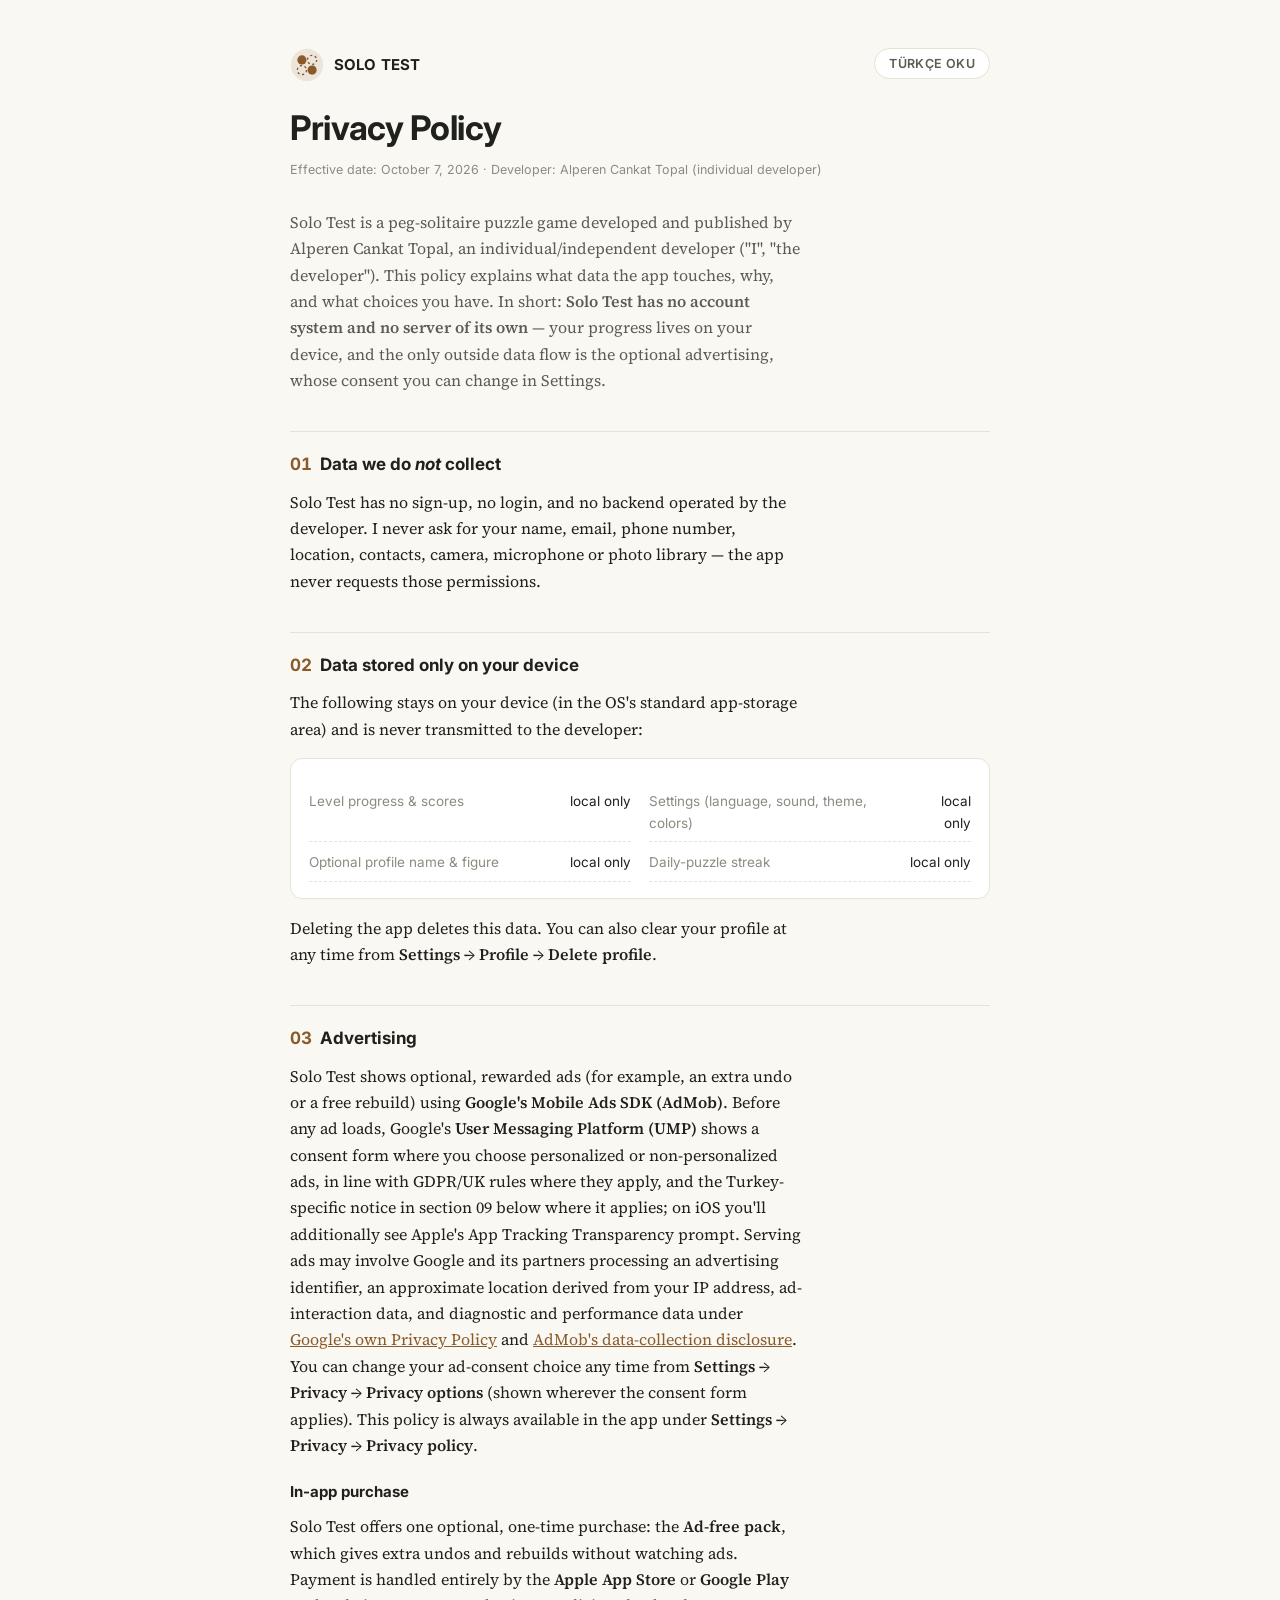
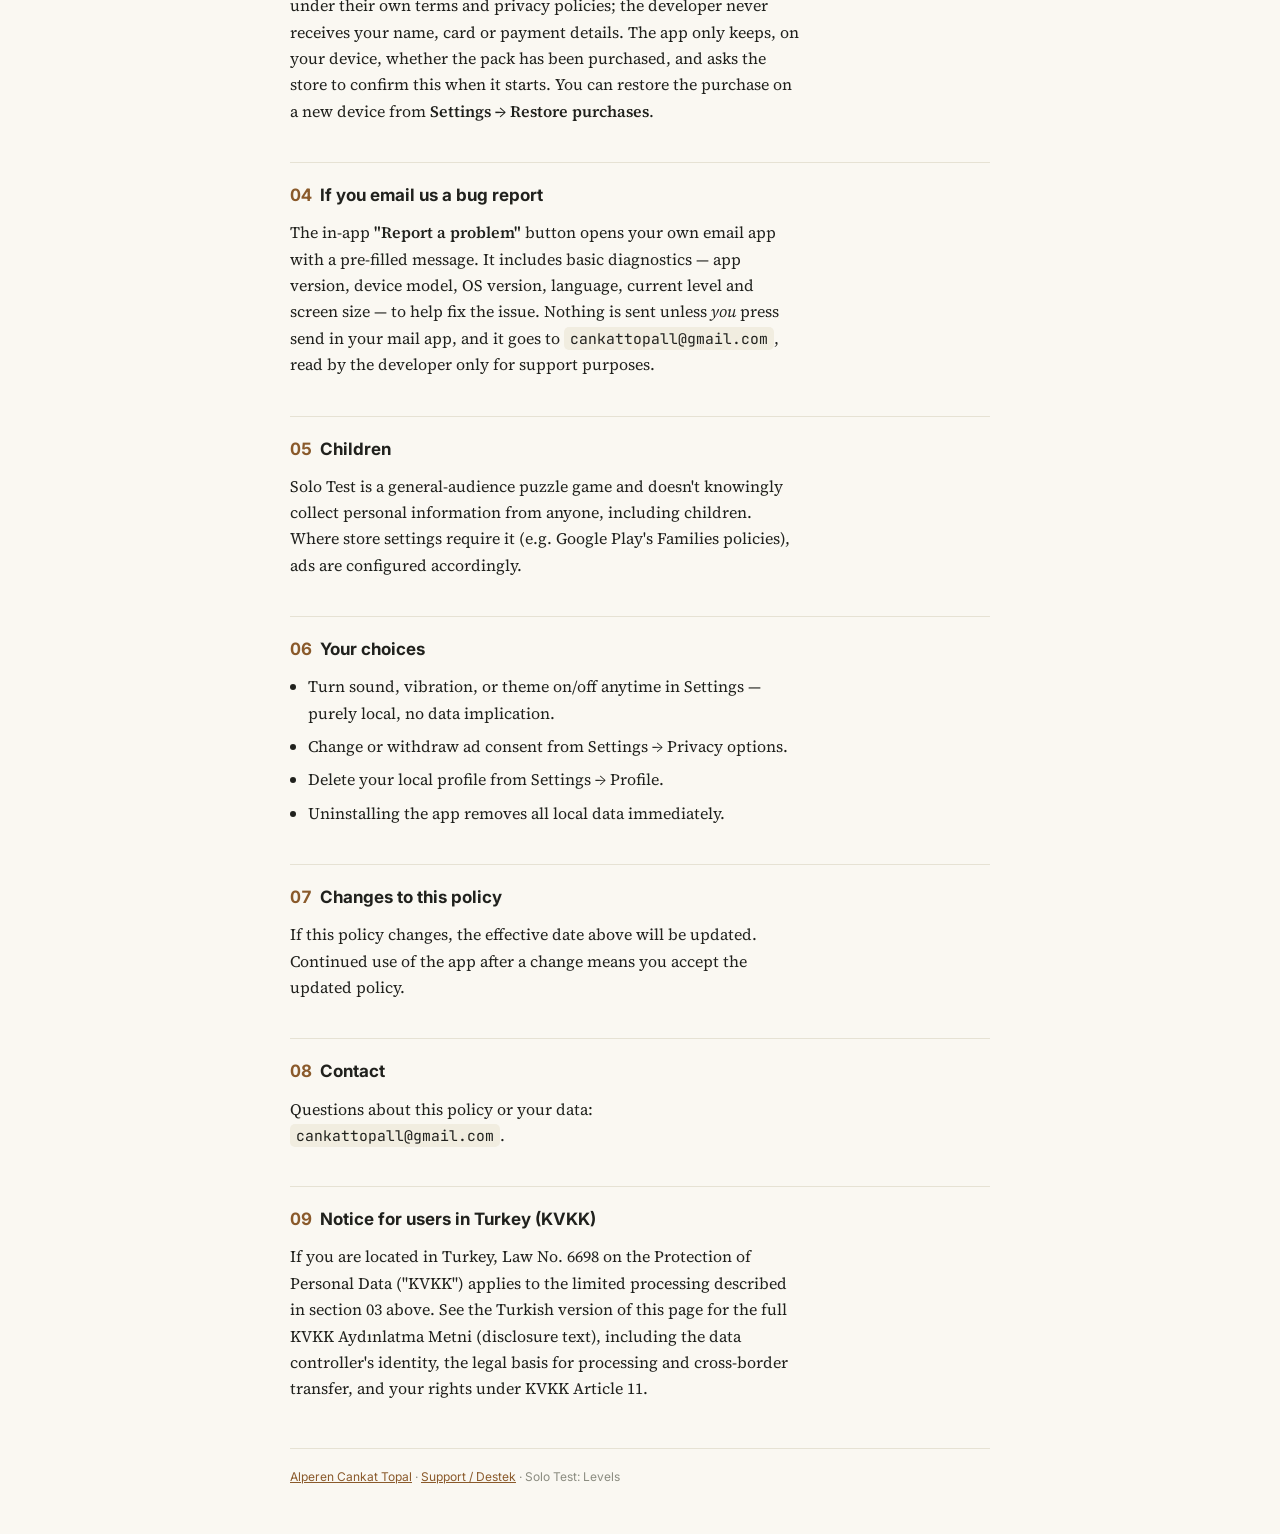
==== privacy.html @ e44cf4fe "Add files via upload" ====
<!doctype html>
<html lang="en">
<head>
<meta charset="utf-8">
<meta name="viewport" content="width=device-width,initial-scale=1,viewport-fit=cover">
<title>Solo Test: Levels — Privacy Policy</title>
<meta name="description" content="Privacy policy of the Solo Test: Levels peg solitaire game by Alperen Cankat Topal.">
</head>
<body>
<style>
  :root{
    --ink:#20211d; --sub:#5b5c53; --faint:#8b8c80;
    --bg:#faf8f2; --panel:#ffffff; --line:#e6e2d4;
    --accent:#8a5a2b; --accent-ink:#fffaf2;
    --code-bg:#f1ede0;
  }
  @media (prefers-color-scheme: dark){
    :root:not([data-theme="light"]){
      --ink:#efece3; --sub:#c2beac; --faint:#8f8c7c;
      --bg:#1c1b17; --panel:#242320; --line:#3a382f;
      --accent:#d69a56; --accent-ink:#241a0c;
      --code-bg:#2c2a23;
    }
  }
  :root[data-theme="dark"]{
    --ink:#efece3; --sub:#c2beac; --faint:#8f8c7c;
    --bg:#1c1b17; --panel:#242320; --line:#3a382f;
    --accent:#d69a56; --accent-ink:#241a0c;
    --code-bg:#2c2a23;
  }

  body{
    background:var(--bg); color:var(--ink);
    font-family:"Source Serif 4", Georgia, "Times New Roman", serif;
    padding-inline:20px; padding-block:40px;
    line-height:1.65;
  }
  .wrap{max-width:700px; margin:0 auto;}

  .top{display:flex; align-items:flex-start; justify-content:space-between; gap:16px; flex-wrap:wrap; margin-bottom:6px;}
  .mark{display:flex; align-items:center; gap:10px;}
  .mark svg{width:34px; height:34px; flex:none;}
  .mark span{
    font-family:"Inter", system-ui, sans-serif; font-weight:700; font-size:15px;
    letter-spacing:.01em; color:var(--ink);
  }
  .langbtn{
    font-family:"Inter", system-ui, sans-serif; font-size:12.5px; font-weight:600;
    letter-spacing:.03em; text-transform:uppercase;
    background:var(--panel); color:var(--sub); border:1px solid var(--line);
    border-radius:100px; padding:7px 14px; cursor:pointer;
  }
  .langbtn:hover{color:var(--accent); border-color:var(--accent);}

  h1{
    font-family:"Inter", system-ui, sans-serif; font-weight:700;
    font-size:clamp(26px,5vw,34px); letter-spacing:-.01em;
    margin:18px 0 4px; text-wrap:balance;
  }
  .meta{
    font-family:"Inter", system-ui, sans-serif; font-size:12.5px; color:var(--faint);
    margin-bottom:28px;
  }

  h2{
    font-family:"Inter", system-ui, sans-serif; font-weight:700; font-size:17px;
    color:var(--ink); margin:38px 0 10px; padding-top:18px; border-top:1px solid var(--line);
  }
  h2 .no{
    font-variant-numeric:tabular-nums; color:var(--accent); margin-right:8px;
  }
  p{margin:0 0 13px; color:var(--ink); max-width:64ch;}
  p.sub{color:var(--sub);}
  ul{margin:0 0 13px; padding-left:1.15em;}
  li{margin-bottom:7px; max-width:60ch;}
  strong{font-weight:600;}
  a{color:var(--accent);}

  .card{
    background:var(--panel); border:1px solid var(--line); border-radius:12px;
    padding:16px 18px; margin:16px 0;
    font-family:"Inter", system-ui, sans-serif; font-size:13.5px; color:var(--sub);
  }
  .card b{color:var(--ink); font-weight:600;}
  .grid{display:grid; grid-template-columns:1fr; gap:2px 18px; margin-top:8px;}
  @media (min-width:520px){ .grid{grid-template-columns:1fr 1fr;} }
  .row{display:flex; justify-content:space-between; gap:12px; padding:7px 0; border-bottom:1px dashed var(--line);}
  .row span:first-child{color:var(--faint);}
  .row span:last-child{color:var(--ink); text-align:right;}

  code{
    font-family:"JetBrains Mono", ui-monospace, monospace; font-size:.92em;
    background:var(--code-bg); padding:.12em .4em; border-radius:5px;
  }

  footer{
    margin-top:46px; padding-top:18px; border-top:1px solid var(--line);
    font-family:"Inter", system-ui, sans-serif; font-size:12px; color:var(--faint);
  }

  [hidden]{display:none!important;}
</style>

<link rel="stylesheet" href="https://fonts.googleapis.com/css2?family=Inter:wght@400;500;600;700&family=Source+Serif+4:ital,opsz,wght@0,8..60,400;0,8..60,600;1,8..60,400&family=JetBrains+Mono:wght@500&display=swap">

<div class="wrap">
  <div class="top">
    <div class="mark">
      <svg viewBox="0 0 40 40" fill="none">
        <circle cx="20" cy="20" r="19" fill="var(--accent)" opacity="0.12"/>
        <circle cx="14" cy="14" r="5.4" fill="var(--accent)"/>
        <circle cx="26" cy="14" r="5.4" fill="none" stroke="var(--accent)" stroke-width="1.6" stroke-dasharray="2.6 3"/>
        <circle cx="14" cy="26" r="5.4" fill="none" stroke="var(--accent)" stroke-width="1.6" stroke-dasharray="2.6 3"/>
        <circle cx="26" cy="26" r="5.4" fill="var(--accent)"/>
      </svg>
      <span>SOLO TEST</span>
    </div>
    <button class="langbtn" id="langBtn" type="button">Türkçe oku</button>
  </div>

  <!-- ================= EN ================= -->
  <div id="en">
    <h1>Privacy Policy</h1>
    <div class="meta">Effective date: October 7, 2026 · Developer: Alperen Cankat Topal (individual developer)</div>

    <p class="sub">Solo Test is a peg-solitaire puzzle game developed and published by Alperen Cankat Topal, an individual/independent developer ("I", "the developer"). This policy explains what data the app touches, why, and what choices you have. In short: <strong>Solo Test has no account system and no server of its own</strong> — your progress lives on your device, and the only outside data flow is the optional advertising, whose consent you can change in Settings.</p>

    <h2><span class="no">01</span>Data we do <em>not</em> collect</h2>
    <p>Solo Test has no sign-up, no login, and no backend operated by the developer. I never ask for your name, email, phone number, location, contacts, camera, microphone or photo library — the app never requests those permissions.</p>

    <h2><span class="no">02</span>Data stored only on your device</h2>
    <p>The following stays on your device (in the OS's standard app-storage area) and is never transmitted to the developer:</p>
    <div class="card">
      <div class="grid">
        <div class="row"><span>Level progress &amp; scores</span><span>local only</span></div>
        <div class="row"><span>Settings (language, sound, theme, colors)</span><span>local only</span></div>
        <div class="row"><span>Optional profile name &amp; figure</span><span>local only</span></div>
        <div class="row"><span>Daily-puzzle streak</span><span>local only</span></div>
      </div>
    </div>
    <p>Deleting the app deletes this data. You can also clear your profile at any time from <strong>Settings → Profile → Delete profile</strong>.</p>

    <h2><span class="no">03</span>Advertising</h2>
    <p>Solo Test shows optional, rewarded ads (for example, an extra undo or a free rebuild) using <strong>Google's Mobile Ads SDK (AdMob)</strong>. Before any ad loads, Google's <strong>User Messaging Platform (UMP)</strong> shows a consent form where you choose personalized or non-personalized ads, in line with GDPR/UK rules where they apply, and the Turkey-specific notice in section 09 below where it applies; on iOS you'll additionally see Apple's App Tracking Transparency prompt. Serving ads may involve Google and its partners processing an advertising identifier, an approximate location derived from your IP address, ad-interaction data, and diagnostic and performance data under <a href="https://policies.google.com/privacy" target="_blank" rel="noopener">Google's own Privacy Policy</a> and <a href="https://support.google.com/admob/answer/6128543" target="_blank" rel="noopener">AdMob's data-collection disclosure</a>. You can change your ad-consent choice any time from <strong>Settings → Privacy → Privacy options</strong> (shown wherever the consent form applies). This policy is always available in the app under <strong>Settings → Privacy → Privacy policy</strong>.</p>

    <h3 style="font-family:Inter,system-ui,sans-serif;font-size:15px;margin:22px 0 8px">In-app purchase</h3>
    <p>Solo Test offers one optional, one-time purchase: the <strong>Ad-free pack</strong>, which gives extra undos and rebuilds without watching ads. Payment is handled entirely by the <strong>Apple App Store</strong> or <strong>Google Play</strong> under their own terms and privacy policies; the developer never receives your name, card or payment details. The app only keeps, on your device, whether the pack has been purchased, and asks the store to confirm this when it starts. You can restore the purchase on a new device from <strong>Settings → Restore purchases</strong>.</p>

    <h2><span class="no">04</span>If you email us a bug report</h2>
    <p>The in-app <strong>"Report a problem"</strong> button opens your own email app with a pre-filled message. It includes basic diagnostics — app version, device model, OS version, language, current level and screen size — to help fix the issue. Nothing is sent unless <em>you</em> press send in your mail app, and it goes to <code>cankattopall@gmail.com</code>, read by the developer only for support purposes.</p>

    <h2><span class="no">05</span>Children</h2>
    <p>Solo Test is a general-audience puzzle game and doesn't knowingly collect personal information from anyone, including children. Where store settings require it (e.g. Google Play's Families policies), ads are configured accordingly.</p>

    <h2><span class="no">06</span>Your choices</h2>
    <ul>
      <li>Turn sound, vibration, or theme on/off anytime in Settings — purely local, no data implication.</li>
      <li>Change or withdraw ad consent from Settings → Privacy options.</li>
      <li>Delete your local profile from Settings → Profile.</li>
      <li>Uninstalling the app removes all local data immediately.</li>
    </ul>

    <h2><span class="no">07</span>Changes to this policy</h2>
    <p>If this policy changes, the effective date above will be updated. Continued use of the app after a change means you accept the updated policy.</p>

    <h2><span class="no">08</span>Contact</h2>
    <p>Questions about this policy or your data: <code>cankattopall@gmail.com</code>.</p>

    <h2><span class="no">09</span>Notice for users in Turkey (KVKK)</h2>
    <p>If you are located in Turkey, Law No. 6698 on the Protection of Personal Data ("KVKK") applies to the limited processing described in section 03 above. See the Turkish version of this page for the full KVKK Aydınlatma Metni (disclosure text), including the data controller's identity, the legal basis for processing and cross-border transfer, and your rights under KVKK Article 11.</p>
  </div>

  <!-- ================= TR ================= -->
  <div id="tr" hidden>
    <h1>Gizlilik Politikası</h1>
    <div class="meta">Yürürlük tarihi: 7 Ekim 2026 · Geliştirici: Alperen Cankat Topal (bireysel geliştirici)</div>

    <p class="sub">Solo Test, bireysel/bağımsız geliştirici Alperen Cankat Topal ("ben", "geliştirici") tarafından geliştirilip yayınlanan bir tek-taşlı bulmaca oyunudur. Bu metin, uygulamanın hangi verilere neden dokunduğunu ve elindeki seçenekleri anlatır. Kısaca: <strong>Solo Test'in hesap sistemi ve kendi sunucusu yok</strong> — ilerlemen cihazında tutulur, dışarıya giden tek veri akışı, onayını Ayarlar'dan değiştirebildiğin isteğe bağlı reklamlardır.</p>

    <h2><span class="no">01</span>Toplamadığımız veriler</h2>
    <p>Solo Test'te kayıt olma, giriş yapma ya da geliştiricinin işlettiği bir sunucu yok. Adını, e-postanı, telefonunu, konumunu, rehberini, kameranı, mikrofonunu ya da fotoğraflarını asla istemem — uygulama bu izinleri hiç talep etmez.</p>

    <h2><span class="no">02</span>Yalnızca cihazında tutulan veriler</h2>
    <p>Aşağıdakiler cihazında (işletim sisteminin standart uygulama deposunda) kalır, geliştiriciye asla iletilmez:</p>
    <div class="card">
      <div class="grid">
        <div class="row"><span>Level ilerlemesi ve rekorlar</span><span>yalnız cihazda</span></div>
        <div class="row"><span>Ayarlar (dil, ses, tema, renkler)</span><span>yalnız cihazda</span></div>
        <div class="row"><span>İsteğe bağlı profil adı ve figürü</span><span>yalnız cihazda</span></div>
        <div class="row"><span>Günlük bulmaca serisi</span><span>yalnız cihazda</span></div>
      </div>
    </div>
    <p>Uygulamayı silmek bu verileri de siler. Profilini istediğin an <strong>Ayarlar → Profil → Profili sil</strong> yolundan da temizleyebilirsin.</p>

    <h2><span class="no">03</span>Reklamlar</h2>
    <p>Solo Test, <strong>Google'ın Mobile Ads SDK'sı (AdMob)</strong> ile isteğe bağlı, ödüllü reklamlar gösterir (örn. ekstra geri alma ya da ücretsiz yeniden kurma). Herhangi bir reklam yüklenmeden önce Google'ın <strong>User Messaging Platform (UMP)</strong> aracı, uygulanabilir olduğu yerlerde (GDPR/İngiltere ve aşağıdaki 09. bölümde açıklanan Türkiye'ye özgü bildirim) kişiselleştirilmiş ya da kişiselleştirilmemiş reklam seçimini sana sorar; iOS'ta ayrıca Apple'ın Uygulama İzleme Şeffaflığı sorusunu görürsün. Reklam gösterimi sırasında Google ve iş ortakları, <a href="https://policies.google.com/privacy?hl=tr" target="_blank" rel="noopener">Google'ın kendi Gizlilik Politikası</a> ve <a href="https://support.google.com/admob/answer/6128543" target="_blank" rel="noopener">AdMob veri toplama açıklaması</a> kapsamında bir reklam kimliğini, IP adresinden çıkarılan yaklaşık konumu, reklam etkileşim verilerini ve tanılama/performans verilerini işleyebilir. Reklam onayını istediğin an <strong>Ayarlar → Gizlilik → Gizlilik seçenekleri</strong>'nden değiştirebilirsin (onay ekranının gösterildiği her yerde görünür). Bu politikaya uygulama içinden <strong>Ayarlar → Gizlilik → Gizlilik politikası</strong> ile her zaman ulaşabilirsin.</p>

    <h3 style="font-family:Inter,system-ui,sans-serif;font-size:15px;margin:22px 0 8px">Uygulama içi satın alma</h3>
    <p>Solo Test'te isteğe bağlı, tek seferlik tek bir satın alma vardır: reklam izlemeden ekstra geri alma ve yeniden kurma hakkı veren <strong>Reklamsız paket</strong>. Ödeme tamamen kendi koşulları ve gizlilik politikaları altında <strong>Apple App Store</strong> ya da <strong>Google Play</strong> tarafından alınır; geliştirici adını, kart ya da ödeme bilgilerini hiçbir zaman görmez. Uygulama yalnızca paketin alınıp alınmadığını cihazında tutar ve açılışta bunu mağazaya doğrulatır. Yeni bir cihazda satın alımını <strong>Ayarlar → Satın alımları geri yükle</strong> ile geri getirebilirsin.</p>

    <h2><span class="no">04</span>Bize e-posta ile hata bildirirsen</h2>
    <p>Uygulama içindeki <strong>"Sorun bildir"</strong> düğmesi, kendi e-posta uygulamanı önceden doldurulmuş bir mesajla açar. Sorunu çözebilmem için uygulama sürümü, cihaz modeli, işletim sistemi sürümü, dil, mevcut level ve ekran boyutu gibi temel teşhis bilgilerini içerir. Sen e-posta uygulamanda göndere basmadıkça hiçbir şey gönderilmez; gönderirsen <code>cankattopall@gmail.com</code> adresine ulaşır ve yalnızca geliştirici tarafından destek amacıyla okunur.</p>

    <h2><span class="no">05</span>Çocuklar</h2>
    <p>Solo Test genel kitleye yönelik bir bulmaca oyunudur ve çocuklar dahil kimseden bilerek kişisel veri toplamaz. Mağazaların gerektirdiği yerlerde (örn. Google Play Aile politikaları) reklamlar buna göre ayarlanır.</p>

    <h2><span class="no">06</span>Seçeneklerin</h2>
    <ul>
      <li>Ses, titreşim ya da temayı Ayarlar'dan istediğin an aç/kapat — tamamen yerel, veriyle ilgisi yok.</li>
      <li>Reklam onayını Ayarlar → Gizlilik seçenekleri'nden değiştir ya da geri çek.</li>
      <li>Yerel profilini Ayarlar → Profil'den sil.</li>
      <li>Uygulamayı kaldırmak tüm yerel verileri anında siler.</li>
    </ul>

    <h2><span class="no">07</span>Bu politikadaki değişiklikler</h2>
    <p>Bu politika değişirse yukarıdaki yürürlük tarihi güncellenir. Değişiklikten sonra uygulamayı kullanmaya devam etmen, güncellenmiş politikayı kabul ettiğin anlamına gelir.</p>

    <h2><span class="no">08</span>İletişim</h2>
    <p>Bu politika ya da verilerinle ilgili sorular için: <code>cankattopall@gmail.com</code>.</p>

    <h2><span class="no">09</span>KVKK Aydınlatma Metni</h2>
    <p><strong>Veri Sorumlusu:</strong> Alperen Cankat Topal, bireysel yazılım geliştirici. İletişim: <code>cankattopall@gmail.com</code>. Solo Test'in tüzel bir yayıncısı ya da kendi sunucusu bulunmuyor; aşağıda anlatılan sınırlı işleme yalnızca reklam alt yapısı üzerinden gerçekleşir.</p>
    <p><strong>İşlenen Kişisel Veri Kategorileri:</strong> Reklam gösterimi sırasında Google AdMob/UMP aracılığıyla işlenen reklam kimliği (advertising ID / IDFA), yaklaşık cihaz ve teknik veriler (cihaz modeli, işletim sistemi sürümü, IP tabanlı yaklaşık konum, uygulama etkileşim/gösterim verileri). Uygulamanın kendisi 01-02. bölümlerde anlatıldığı gibi hesap ya da iletişim verisi toplamaz; e-posta ile ulaşırsan 04. bölümdeki veriyi işlerim.</p>
    <p><strong>İşleme Amaçları:</strong> Kişiselleştirilmiş ya da kişiselleştirilmemiş reklam gösterimi, reklam performans ölçümü, dolandırıcılık/kötüye kullanım önleme ve uygulamanın ücretsiz sürümünün sürdürülebilmesi.</p>
    <p><strong>Hukuki Sebep:</strong> KVKK m.5/2 kapsamındaki meşru menfaatin yeterli olmadığı ölçüde — özellikle kişiselleştirilmiş reklam gösterimi ve aşağıdaki yurt dışı aktarım için — açık rızan: uygulama içindeki UMP onay ekranında verdiğin ya da reddettiğin onay.</p>
    <p><strong>Yurt Dışına Aktarım:</strong> Google'ın reklam alt yapısı, işlenen verileri Türkiye dışındaki (başta ABD) sunucularda işleyebilir. Bu aktarım KVKK m.9 uyarınca açık rızana dayanır; onayını istediğin an <strong>Ayarlar → Gizlilik seçenekleri</strong>'nden geri çekebilirsin — geri çekmen hâlinde kişiselleştirilmemiş reklam gösterimine devam edilir ya da hiç reklam yüklenmez, oyun deneyimin bundan etkilenmez.</p>
    <p><strong>İlgili Kişi Olarak Haklarınız (KVKK m.11):</strong></p>
    <ul>
      <li>Kişisel verinin işlenip işlenmediğini öğrenme,</li>
      <li>İşlenmişse buna ilişkin bilgi talep etme,</li>
      <li>İşlenme amacını ve amacına uygun kullanılıp kullanılmadığını öğrenme,</li>
      <li>Yurt içinde/yurt dışında aktarıldığı üçüncü kişileri bilme,</li>
      <li>Eksik/yanlış işlenmişse düzeltilmesini isteme,</li>
      <li>KVKK m.7 şartları oluştuğunda silinmesini/yok edilmesini isteme,</li>
      <li>Yukarıdaki düzeltme/silme işlemlerinin verilerin aktarıldığı üçüncü kişilere bildirilmesini isteme,</li>
      <li>İşlenen verilerin münhasıran otomatik sistemlerle analiz edilmesi yoluyla aleyhine bir sonucun ortaya çıkmasına itiraz etme,</li>
      <li>Kanuna aykırı işlenmesi sebebiyle zarara uğraman hâlinde zararın giderilmesini talep etme.</li>
    </ul>
    <p>Bu haklarını kullanmak için <code>cankattopall@gmail.com</code> adresine yazılı olarak başvurabilirsin; talepler mümkün olan en kısa sürede ve KVKK'nın öngördüğü süre içinde yanıtlanır.</p>
  </div>

  <footer><a href="./">Alperen Cankat Topal</a> · <a href="support.html">Support / Destek</a> · Solo Test: Levels</footer>
</div>

<script>
(function(){
  var en = document.getElementById('en'), tr = document.getElementById('tr'), btn = document.getElementById('langBtn');
  function apply(lang){
    if(lang === 'tr'){ en.hidden = true; tr.hidden = false; btn.textContent = 'Read in English'; document.documentElement.lang='tr'; }
    else { en.hidden = false; tr.hidden = true; btn.textContent = 'Türkçe oku'; document.documentElement.lang='en'; }
  }
  var q = (location.search.match(/[?&]lang=(tr|en)/)||[])[1];
  var saved = q || ((navigator.language||'').toLowerCase().indexOf('tr')===0 ? 'tr' : 'en');
  if(!q){ try{ saved = localStorage.getItem('solo-test-privacy-lang') || saved; }catch(e){} }
  apply(saved);
  btn.addEventListener('click', function(){
    var next = (tr.hidden ? 'tr' : 'en');
    apply(next);
    try{ localStorage.setItem('solo-test-privacy-lang', next); }catch(e){}
  });
})();
</script>
</body>
</html>
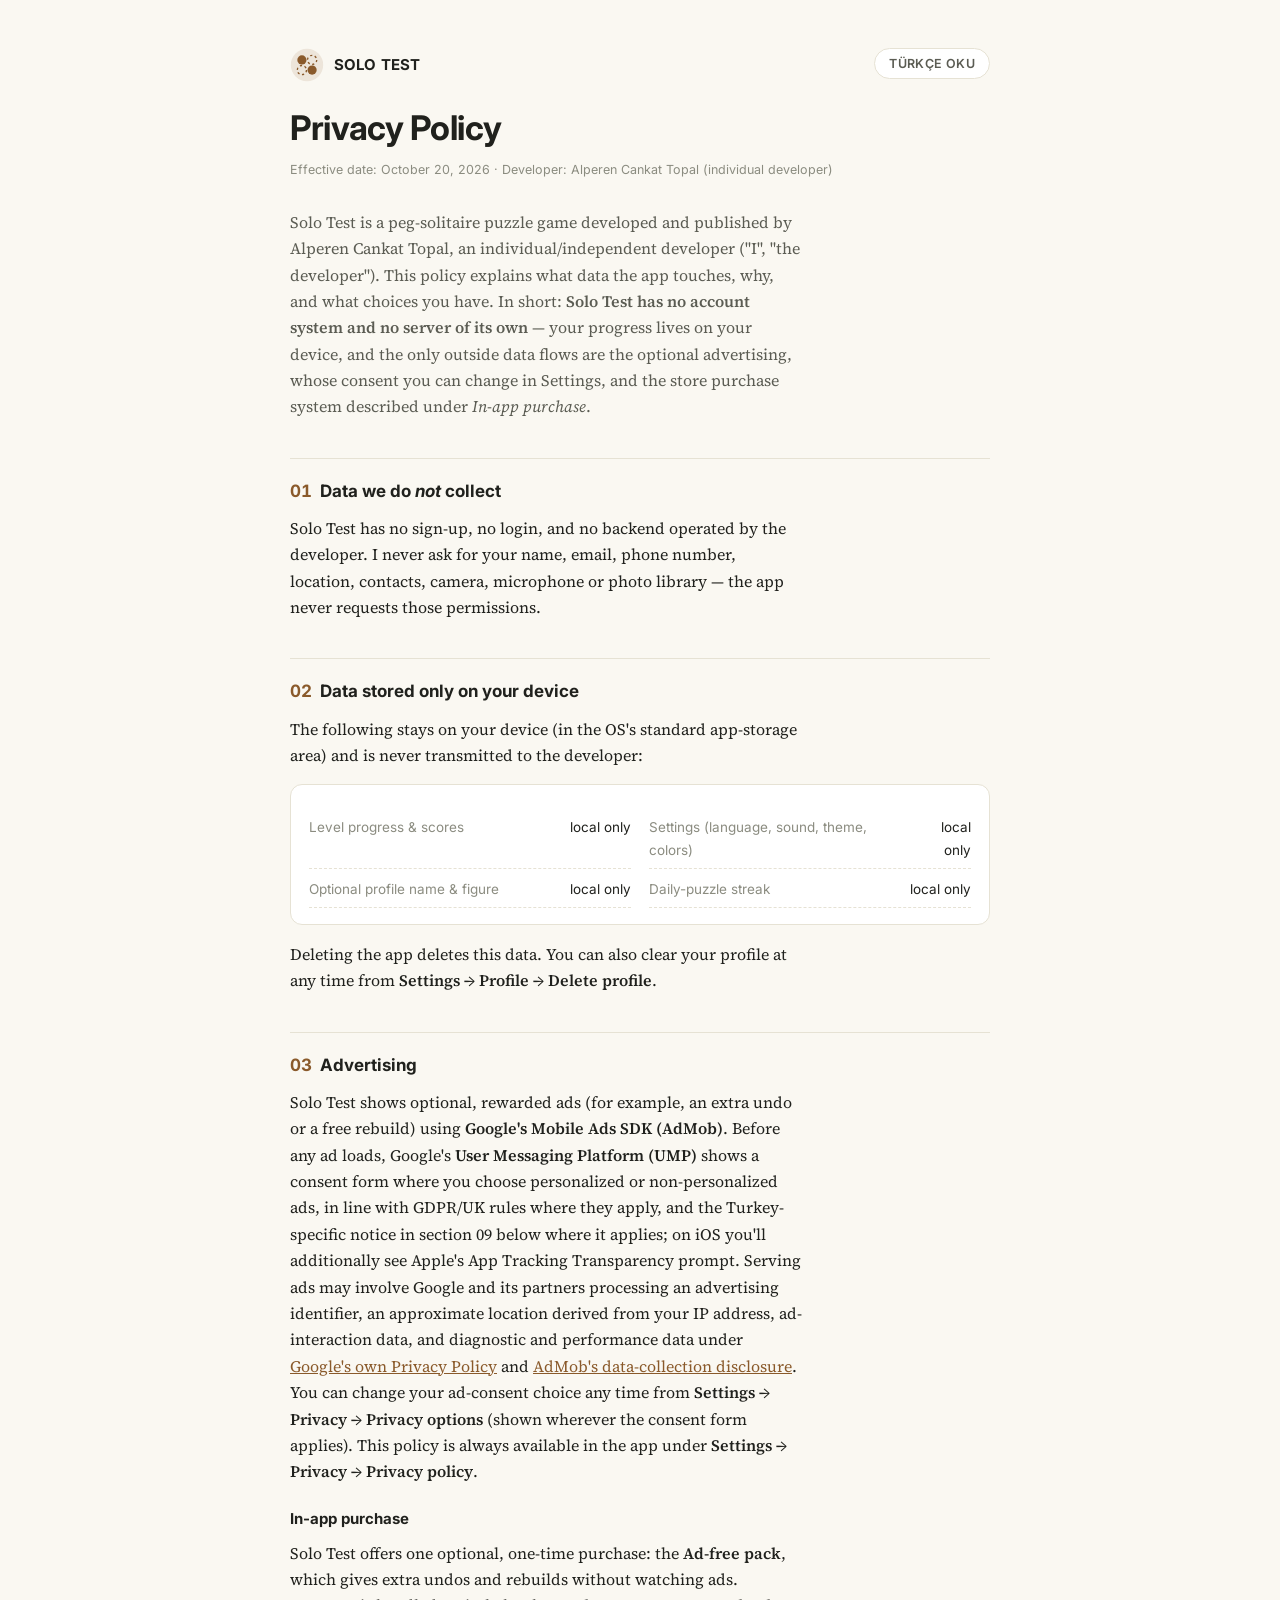
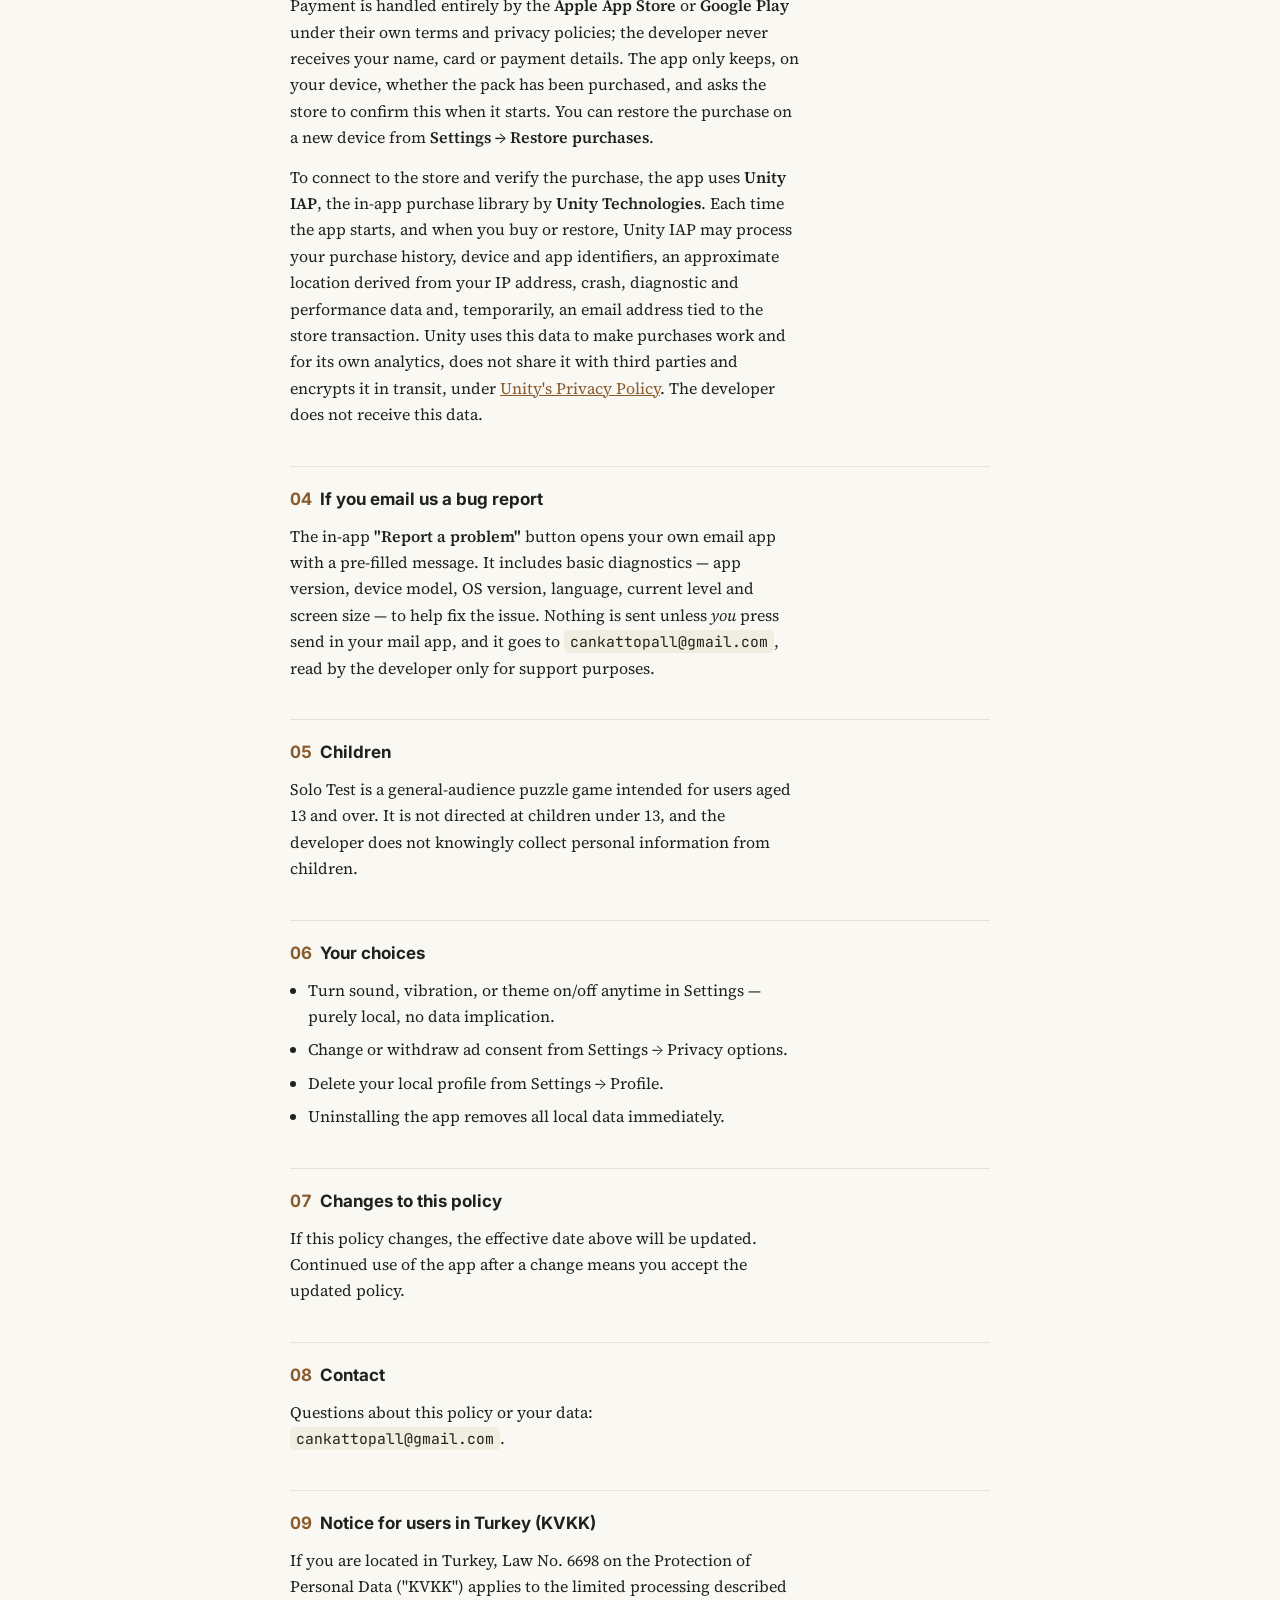
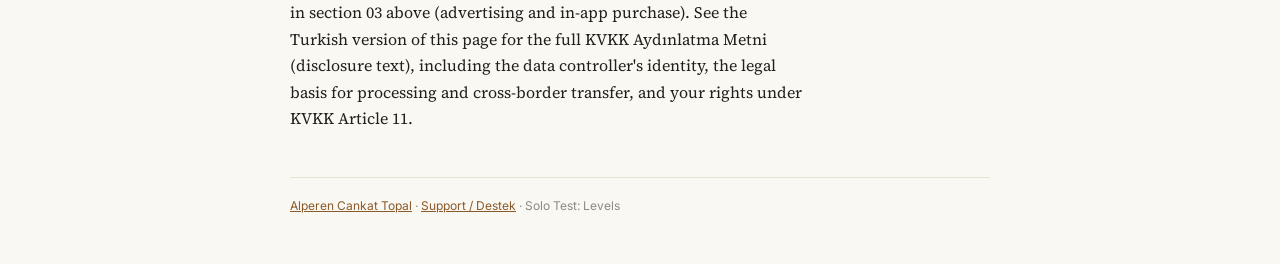
==== commit 688e6129: "Add files via upload" ====
--- a/privacy.html
+++ b/privacy.html
@@ -121,9 +121,9 @@
   <!-- ================= EN ================= -->
   <div id="en">
     <h1>Privacy Policy</h1>
-    <div class="meta">Effective date: October 7, 2026 · Developer: Alperen Cankat Topal (individual developer)</div>
-
-    <p class="sub">Solo Test is a peg-solitaire puzzle game developed and published by Alperen Cankat Topal, an individual/independent developer ("I", "the developer"). This policy explains what data the app touches, why, and what choices you have. In short: <strong>Solo Test has no account system and no server of its own</strong> — your progress lives on your device, and the only outside data flow is the optional advertising, whose consent you can change in Settings.</p>
+    <div class="meta">Effective date: October 20, 2026 · Developer: Alperen Cankat Topal (individual developer)</div>
+
+    <p class="sub">Solo Test is a peg-solitaire puzzle game developed and published by Alperen Cankat Topal, an individual/independent developer ("I", "the developer"). This policy explains what data the app touches, why, and what choices you have. In short: <strong>Solo Test has no account system and no server of its own</strong> — your progress lives on your device, and the only outside data flows are the optional advertising, whose consent you can change in Settings, and the store purchase system described under <em>In-app purchase</em>.</p>
 
     <h2><span class="no">01</span>Data we do <em>not</em> collect</h2>
     <p>Solo Test has no sign-up, no login, and no backend operated by the developer. I never ask for your name, email, phone number, location, contacts, camera, microphone or photo library — the app never requests those permissions.</p>
@@ -145,12 +145,13 @@
 
     <h3 style="font-family:Inter,system-ui,sans-serif;font-size:15px;margin:22px 0 8px">In-app purchase</h3>
     <p>Solo Test offers one optional, one-time purchase: the <strong>Ad-free pack</strong>, which gives extra undos and rebuilds without watching ads. Payment is handled entirely by the <strong>Apple App Store</strong> or <strong>Google Play</strong> under their own terms and privacy policies; the developer never receives your name, card or payment details. The app only keeps, on your device, whether the pack has been purchased, and asks the store to confirm this when it starts. You can restore the purchase on a new device from <strong>Settings → Restore purchases</strong>.</p>
+    <p>To connect to the store and verify the purchase, the app uses <strong>Unity IAP</strong>, the in-app purchase library by <strong>Unity Technologies</strong>. Each time the app starts, and when you buy or restore, Unity IAP may process your purchase history, device and app identifiers, an approximate location derived from your IP address, crash, diagnostic and performance data and, temporarily, an email address tied to the store transaction. Unity uses this data to make purchases work and for its own analytics, does not share it with third parties and encrypts it in transit, under <a href="https://unity.com/legal/privacy-policy" target="_blank" rel="noopener">Unity's Privacy Policy</a>. The developer does not receive this data.</p>
 
     <h2><span class="no">04</span>If you email us a bug report</h2>
     <p>The in-app <strong>"Report a problem"</strong> button opens your own email app with a pre-filled message. It includes basic diagnostics — app version, device model, OS version, language, current level and screen size — to help fix the issue. Nothing is sent unless <em>you</em> press send in your mail app, and it goes to <code>cankattopall@gmail.com</code>, read by the developer only for support purposes.</p>
 
     <h2><span class="no">05</span>Children</h2>
-    <p>Solo Test is a general-audience puzzle game and doesn't knowingly collect personal information from anyone, including children. Where store settings require it (e.g. Google Play's Families policies), ads are configured accordingly.</p>
+    <p>Solo Test is a general-audience puzzle game intended for users aged 13 and over. It is not directed at children under 13, and the developer does not knowingly collect personal information from children.</p>
 
     <h2><span class="no">06</span>Your choices</h2>
     <ul>
@@ -167,15 +168,15 @@
     <p>Questions about this policy or your data: <code>cankattopall@gmail.com</code>.</p>
 
     <h2><span class="no">09</span>Notice for users in Turkey (KVKK)</h2>
-    <p>If you are located in Turkey, Law No. 6698 on the Protection of Personal Data ("KVKK") applies to the limited processing described in section 03 above. See the Turkish version of this page for the full KVKK Aydınlatma Metni (disclosure text), including the data controller's identity, the legal basis for processing and cross-border transfer, and your rights under KVKK Article 11.</p>
+    <p>If you are located in Turkey, Law No. 6698 on the Protection of Personal Data ("KVKK") applies to the limited processing described in section 03 above (advertising and in-app purchase). See the Turkish version of this page for the full KVKK Aydınlatma Metni (disclosure text), including the data controller's identity, the legal basis for processing and cross-border transfer, and your rights under KVKK Article 11.</p>
   </div>
 
   <!-- ================= TR ================= -->
   <div id="tr" hidden>
     <h1>Gizlilik Politikası</h1>
-    <div class="meta">Yürürlük tarihi: 7 Ekim 2026 · Geliştirici: Alperen Cankat Topal (bireysel geliştirici)</div>
-
-    <p class="sub">Solo Test, bireysel/bağımsız geliştirici Alperen Cankat Topal ("ben", "geliştirici") tarafından geliştirilip yayınlanan bir tek-taşlı bulmaca oyunudur. Bu metin, uygulamanın hangi verilere neden dokunduğunu ve elindeki seçenekleri anlatır. Kısaca: <strong>Solo Test'in hesap sistemi ve kendi sunucusu yok</strong> — ilerlemen cihazında tutulur, dışarıya giden tek veri akışı, onayını Ayarlar'dan değiştirebildiğin isteğe bağlı reklamlardır.</p>
+    <div class="meta">Yürürlük tarihi: 20 Ekim 2026 · Geliştirici: Alperen Cankat Topal (bireysel geliştirici)</div>
+
+    <p class="sub">Solo Test, bireysel/bağımsız geliştirici Alperen Cankat Topal ("ben", "geliştirici") tarafından geliştirilip yayınlanan bir tek-taşlı bulmaca oyunudur. Bu metin, uygulamanın hangi verilere neden dokunduğunu ve elindeki seçenekleri anlatır. Kısaca: <strong>Solo Test'in hesap sistemi ve kendi sunucusu yok</strong> — ilerlemen cihazında tutulur, dışarıya giden veri akışları, onayını Ayarlar'dan değiştirebildiğin isteğe bağlı reklamlar ve <em>Uygulama içi satın alma</em> başlığında anlatılan mağaza satın alma altyapısıdır.</p>
 
     <h2><span class="no">01</span>Toplamadığımız veriler</h2>
     <p>Solo Test'te kayıt olma, giriş yapma ya da geliştiricinin işlettiği bir sunucu yok. Adını, e-postanı, telefonunu, konumunu, rehberini, kameranı, mikrofonunu ya da fotoğraflarını asla istemem — uygulama bu izinleri hiç talep etmez.</p>
@@ -197,12 +198,13 @@
 
     <h3 style="font-family:Inter,system-ui,sans-serif;font-size:15px;margin:22px 0 8px">Uygulama içi satın alma</h3>
     <p>Solo Test'te isteğe bağlı, tek seferlik tek bir satın alma vardır: reklam izlemeden ekstra geri alma ve yeniden kurma hakkı veren <strong>Reklamsız paket</strong>. Ödeme tamamen kendi koşulları ve gizlilik politikaları altında <strong>Apple App Store</strong> ya da <strong>Google Play</strong> tarafından alınır; geliştirici adını, kart ya da ödeme bilgilerini hiçbir zaman görmez. Uygulama yalnızca paketin alınıp alınmadığını cihazında tutar ve açılışta bunu mağazaya doğrulatır. Yeni bir cihazda satın alımını <strong>Ayarlar → Satın alımları geri yükle</strong> ile geri getirebilirsin.</p>
+    <p>Mağazaya bağlanmak ve satın almayı doğrulamak için uygulama, <strong>Unity Technologies</strong>'in uygulama içi satın alma kitaplığı <strong>Unity IAP</strong>'yi kullanır. Uygulama her açıldığında ve satın alma ya da geri yükleme sırasında Unity IAP; satın alma geçmişini, cihaz ve uygulama kimliklerini, IP adresinden çıkarılan yaklaşık konumu, çökme, tanılama ve performans verilerini ve geçici olarak mağaza işlemine bağlı bir e-posta adresini işleyebilir. Unity bu verileri satın almanın çalışması ve kendi analizleri için kullanır, üçüncü taraflarla paylaşmaz ve aktarım sırasında şifreler; ayrıntılar <a href="https://unity.com/legal/privacy-policy" target="_blank" rel="noopener">Unity Gizlilik Politikası</a>'nda. Geliştirici bu verileri almaz.</p>
 
     <h2><span class="no">04</span>Bize e-posta ile hata bildirirsen</h2>
     <p>Uygulama içindeki <strong>"Sorun bildir"</strong> düğmesi, kendi e-posta uygulamanı önceden doldurulmuş bir mesajla açar. Sorunu çözebilmem için uygulama sürümü, cihaz modeli, işletim sistemi sürümü, dil, mevcut level ve ekran boyutu gibi temel teşhis bilgilerini içerir. Sen e-posta uygulamanda göndere basmadıkça hiçbir şey gönderilmez; gönderirsen <code>cankattopall@gmail.com</code> adresine ulaşır ve yalnızca geliştirici tarafından destek amacıyla okunur.</p>
 
     <h2><span class="no">05</span>Çocuklar</h2>
-    <p>Solo Test genel kitleye yönelik bir bulmaca oyunudur ve çocuklar dahil kimseden bilerek kişisel veri toplamaz. Mağazaların gerektirdiği yerlerde (örn. Google Play Aile politikaları) reklamlar buna göre ayarlanır.</p>
+    <p>Solo Test, 13 yaş ve üzeri kullanıcılara yönelik, genel kitleye hitap eden bir bulmaca oyunudur. 13 yaşından küçük çocuklara yönelik değildir; geliştirici çocuklardan bilerek kişisel veri toplamaz.</p>
 
     <h2><span class="no">06</span>Seçeneklerin</h2>
     <ul>
@@ -219,11 +221,12 @@
     <p>Bu politika ya da verilerinle ilgili sorular için: <code>cankattopall@gmail.com</code>.</p>
 
     <h2><span class="no">09</span>KVKK Aydınlatma Metni</h2>
-    <p><strong>Veri Sorumlusu:</strong> Alperen Cankat Topal, bireysel yazılım geliştirici. İletişim: <code>cankattopall@gmail.com</code>. Solo Test'in tüzel bir yayıncısı ya da kendi sunucusu bulunmuyor; aşağıda anlatılan sınırlı işleme yalnızca reklam alt yapısı üzerinden gerçekleşir.</p>
-    <p><strong>İşlenen Kişisel Veri Kategorileri:</strong> Reklam gösterimi sırasında Google AdMob/UMP aracılığıyla işlenen reklam kimliği (advertising ID / IDFA), yaklaşık cihaz ve teknik veriler (cihaz modeli, işletim sistemi sürümü, IP tabanlı yaklaşık konum, uygulama etkileşim/gösterim verileri). Uygulamanın kendisi 01-02. bölümlerde anlatıldığı gibi hesap ya da iletişim verisi toplamaz; e-posta ile ulaşırsan 04. bölümdeki veriyi işlerim.</p>
-    <p><strong>İşleme Amaçları:</strong> Kişiselleştirilmiş ya da kişiselleştirilmemiş reklam gösterimi, reklam performans ölçümü, dolandırıcılık/kötüye kullanım önleme ve uygulamanın ücretsiz sürümünün sürdürülebilmesi.</p>
-    <p><strong>Hukuki Sebep:</strong> KVKK m.5/2 kapsamındaki meşru menfaatin yeterli olmadığı ölçüde — özellikle kişiselleştirilmiş reklam gösterimi ve aşağıdaki yurt dışı aktarım için — açık rızan: uygulama içindeki UMP onay ekranında verdiğin ya da reddettiğin onay.</p>
+    <p><strong>Veri Sorumlusu:</strong> Alperen Cankat Topal, bireysel yazılım geliştirici. İletişim: <code>cankattopall@gmail.com</code>. Solo Test'in tüzel bir yayıncısı ya da kendi sunucusu bulunmuyor; aşağıda anlatılan sınırlı işleme yalnızca reklam ve satın alma alt yapıları üzerinden gerçekleşir.</p>
+    <p><strong>İşlenen Kişisel Veri Kategorileri:</strong> Reklam gösterimi sırasında Google AdMob/UMP aracılığıyla işlenen reklam kimliği (advertising ID / IDFA), yaklaşık cihaz ve teknik veriler (cihaz modeli, işletim sistemi sürümü, IP tabanlı yaklaşık konum, uygulama etkileşim/gösterim verileri); mağaza satın alma altyapısı Unity IAP (Unity Technologies) aracılığıyla işlenen satın alma geçmişi, cihaz ve uygulama kimlikleri, IP tabanlı yaklaşık konum, çökme/tanılama/performans verileri ve geçici olarak mağaza işlemine bağlı e-posta adresi. Uygulamanın kendisi 01-02. bölümlerde anlatıldığı gibi hesap ya da iletişim verisi toplamaz; e-posta ile ulaşırsan 04. bölümdeki veriyi işlerim.</p>
+    <p><strong>İşleme Amaçları:</strong> Kişiselleştirilmiş ya da kişiselleştirilmemiş reklam gösterimi, reklam performans ölçümü, dolandırıcılık/kötüye kullanım önleme ve uygulamanın ücretsiz sürümünün sürdürülebilmesi; Reklamsız paketin satın alınması, doğrulanması ve geri yüklenmesi.</p>
+    <p><strong>Hukuki Sebep:</strong> KVKK m.5/2 kapsamındaki meşru menfaatin yeterli olmadığı ölçüde — özellikle kişiselleştirilmiş reklam gösterimi ve aşağıdaki yurt dışı aktarım için — açık rızan: uygulama içindeki UMP onay ekranında verdiğin ya da reddettiğin onay. Satın alma altyapısındaki işleme için: bir sözleşmenin kurulması veya ifasıyla doğrudan ilgili olması (KVKK m.5/2-c).</p>
     <p><strong>Yurt Dışına Aktarım:</strong> Google'ın reklam alt yapısı, işlenen verileri Türkiye dışındaki (başta ABD) sunucularda işleyebilir. Bu aktarım KVKK m.9 uyarınca açık rızana dayanır; onayını istediğin an <strong>Ayarlar → Gizlilik seçenekleri</strong>'nden geri çekebilirsin — geri çekmen hâlinde kişiselleştirilmemiş reklam gösterimine devam edilir ya da hiç reklam yüklenmez, oyun deneyimin bundan etkilenmez.</p>
+    <p>Unity Technologies'in satın alma altyapısı (Unity IAP) da yukarıda sayılan satın alma verilerini Türkiye dışındaki sunucularda işleyebilir. Bu aktarım, Reklamsız paketin satın alınması ve doğrulanması için gereklidir ve KVKK m.9'daki şartlar çerçevesinde yapılır; Reklamsız paket satın alınmasa da uygulama açılışta mağazaya bağlanır.</p>
     <p><strong>İlgili Kişi Olarak Haklarınız (KVKK m.11):</strong></p>
     <ul>
       <li>Kişisel verinin işlenip işlenmediğini öğrenme,</li>
